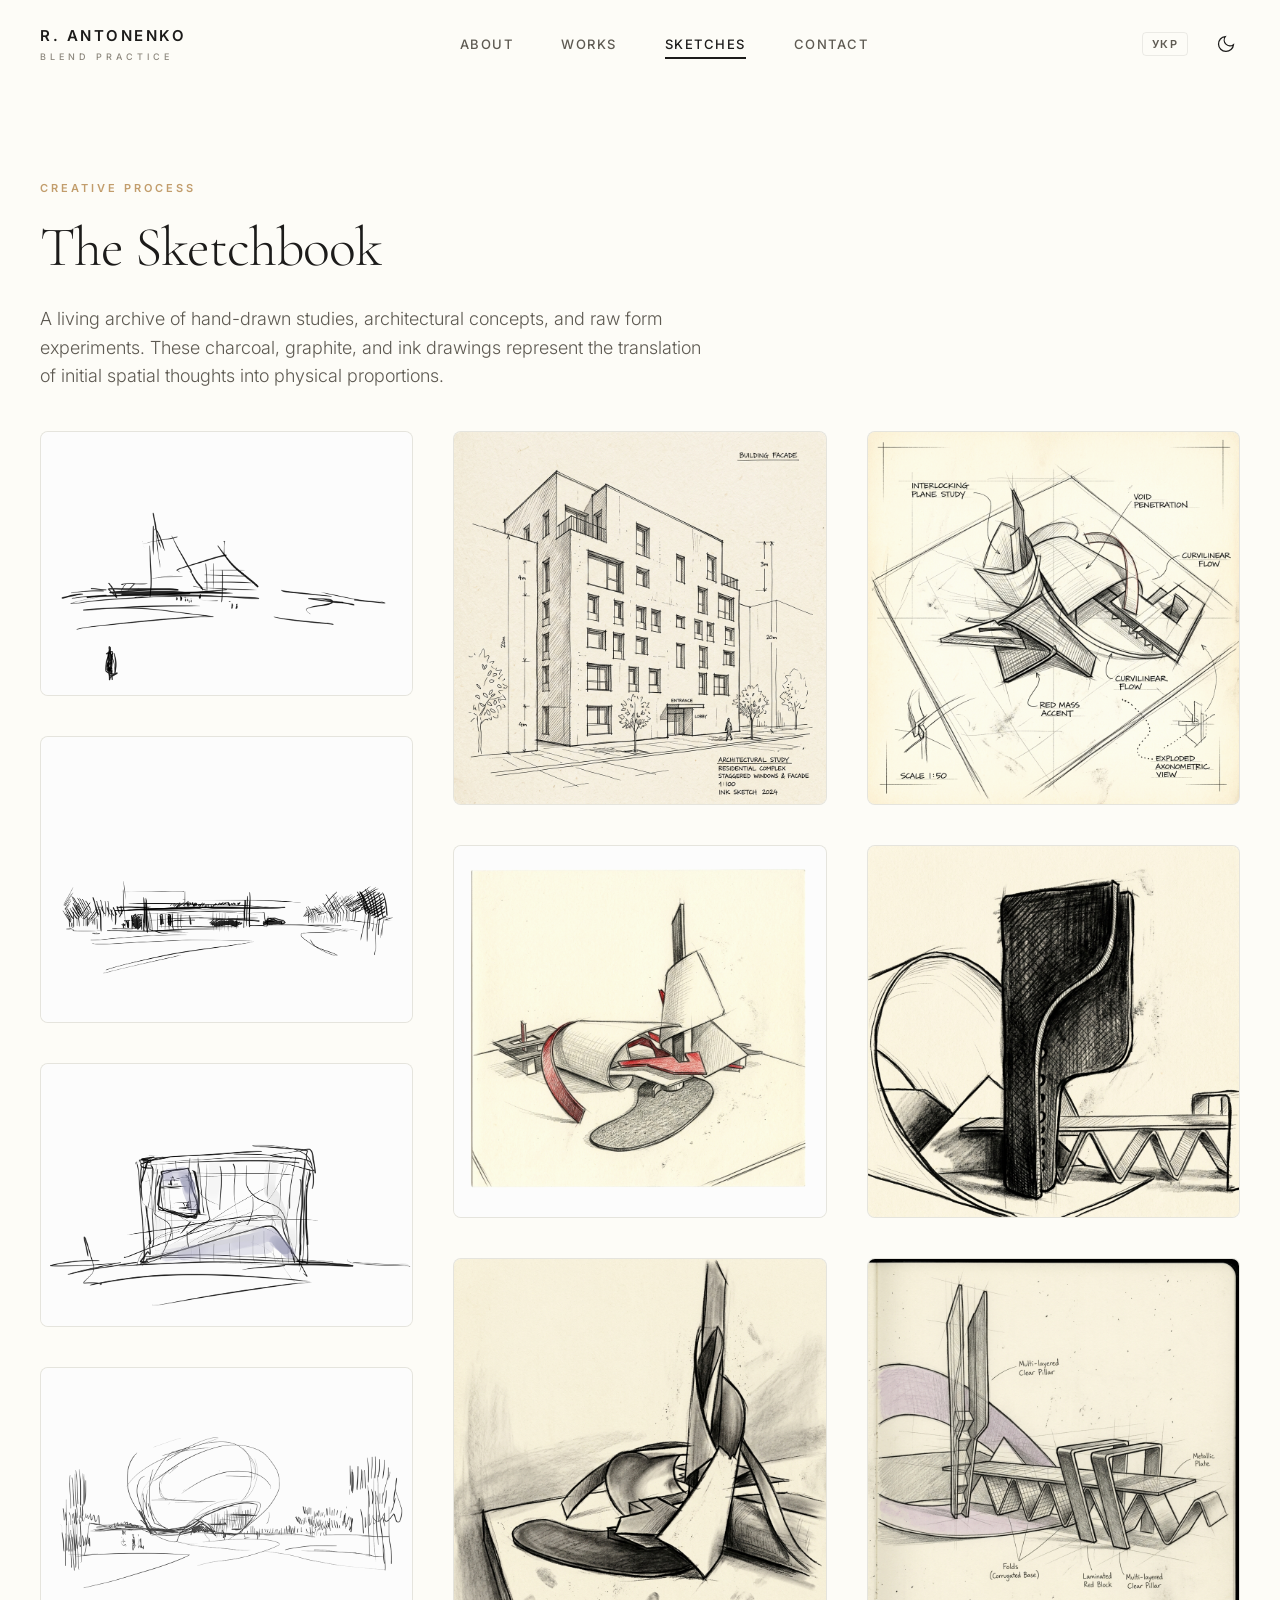
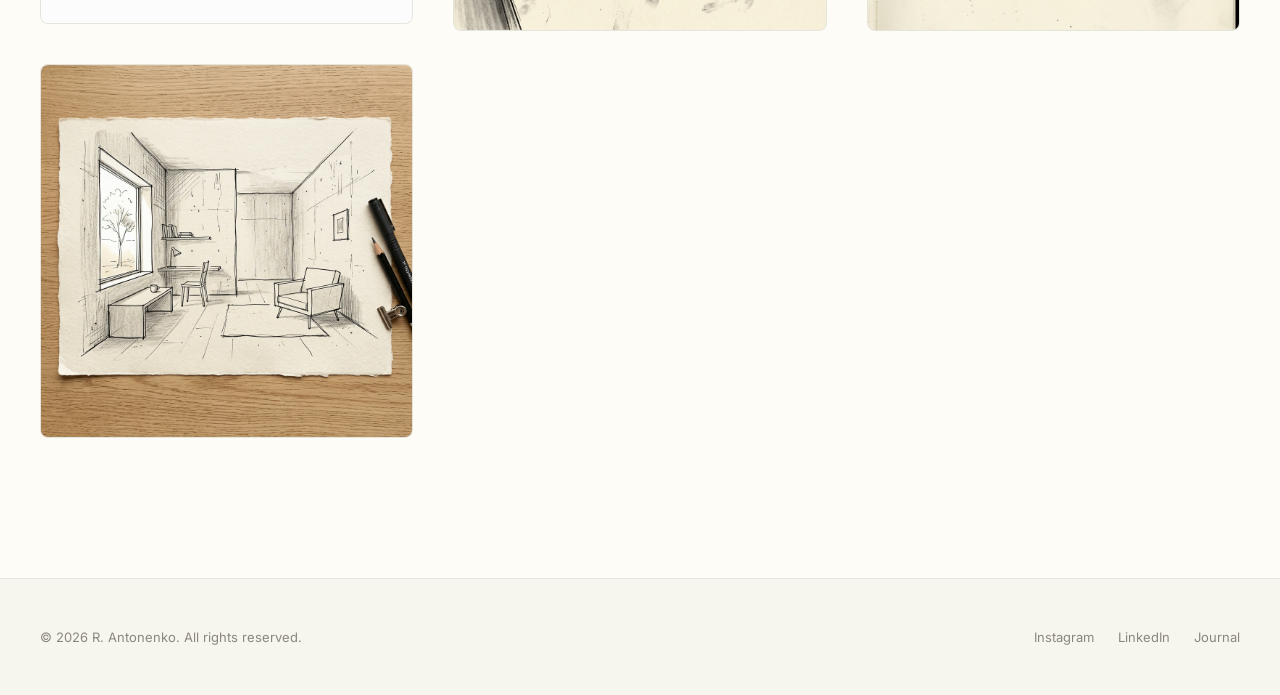
==== sketches.html @ 0a5923c2 "fff" ====
<!DOCTYPE html>
<html lang="en">
<head>
  <meta charset="UTF-8">
  <meta name="viewport" content="width=device-width, initial-scale=1.0">
  <title>R. Antonenko — Sketches &amp; Process</title>
  <meta name="description" content="Sketches gallery of R. Antonenko. A collection of hand-drawn concepts, architectural studies, and object designs.">
  <!-- Fonts -->
  <link rel="preconnect" href="https://fonts.googleapis.com">
  <link rel="preconnect" href="https://fonts.gstatic.com" crossorigin>
  <link href="https://fonts.googleapis.com/css2?family=Cormorant+Garamond:ital,wght@0,300;0,400;0,500;0,600;1,400&family=Inter:wght@200;300;400;500;600&display=swap" rel="stylesheet">
  <!-- Stylesheet -->
  <link rel="stylesheet" href="styles.css?v=1.0.1">
</head>
<body class="theme-light">
  <!-- Navigation Header -->
  <header class="site-header">
    <div class="header-container">
      <a href="index.html" class="logo">
        <span class="logo-title">R. ANTONENKO</span>
        <span class="logo-subtitle" data-i18n="logo-subtitle">BLEND PRACTICE</span>
      </a>

      <!-- Desktop Navigation -->
      <nav class="desktop-nav">
        <a href="index.html#about" class="nav-link" data-i18n="nav-about">About</a>
        <a href="index.html#works" class="nav-link" data-i18n="nav-works">Works</a>
        <a href="sketches.html" class="nav-link active-page" data-i18n="nav-sketches">Sketches</a>
        <a href="index.html#contact" class="nav-link" data-i18n="nav-contact">Contact</a>
      </nav>

      <!-- Right Controls -->
      <div class="header-controls">
        <!-- Language Toggle -->
        <button id="lang-toggle" aria-label="Switch language" class="control-btn lang-btn">
          <span id="lang-label">УК</span>
        </button>

        <button id="theme-toggle" aria-label="Toggle Theme" class="control-btn">
          <svg class="sun-icon" viewBox="0 0 24 24" fill="none" stroke="currentColor" stroke-width="1.5">
            <circle cx="12" cy="12" r="5" />
            <line x1="12" y1="1" x2="12" y2="3" />
            <line x1="12" y1="21" x2="12" y2="23" />
            <line x1="4.22" y1="4.22" x2="5.64" y2="5.64" />
            <line x1="18.36" y1="18.36" x2="19.78" y2="19.78" />
            <line x1="1" y1="12" x2="3" y2="12" />
            <line x1="21" y1="12" x2="23" y2="12" />
            <line x1="4.22" y1="19.78" x2="5.64" y2="18.36" />
            <line x1="18.36" y1="5.64" x2="19.78" y2="4.22" />
          </svg>
          <svg class="moon-icon" viewBox="0 0 24 24" fill="none" stroke="currentColor" stroke-width="1.5">
            <path d="M21 12.79A9 9 0 1 1 11.21 3 7 7 0 0 0 21 12.79z" />
          </svg>
        </button>
        <button id="mobile-menu-btn" aria-label="Open Mobile Menu" class="control-btn">
          <span class="menu-line"></span>
          <span class="menu-line"></span>
        </button>
      </div>
    </div>
  </header>

  <!-- Mobile Navigation Drawer -->
  <div class="mobile-nav-drawer" id="mobile-drawer">
    <nav class="mobile-nav">
      <a href="index.html#about" class="mobile-link" data-i18n="nav-about">About</a>
      <a href="index.html#works" class="mobile-link" data-i18n="nav-works">Works</a>
      <a href="sketches.html" class="mobile-link" data-i18n="nav-sketches">Sketches</a>
      <a href="index.html#contact" class="mobile-link" data-i18n="nav-contact">Contact</a>
    </nav>
  </div>

  <!-- Sketches Header Section -->
  <section class="sketches-page-header section-padding" style="padding-bottom: 40px; padding-top: 180px;">
    <div class="section-container">
      <div class="scroll-reveal">
        <span class="section-meta" data-i18n="sketches-meta">CREATIVE PROCESS</span>
        <h1 class="section-title" data-i18n="sketches-page-title" style="font-size: 56px; font-weight: 300;">The Sketchbook</h1>
        <p class="sketches-page-desc" data-i18n="sketches-page-desc" style="max-width: 680px; font-size: 18px; font-weight: 300; line-height: 1.6; color: var(--text-secondary); margin-top: 24px;">
          A living archive of hand-drawn studies, architectural concepts, and raw form experiments. These charcoal, graphite, and ink drawings represent the translation of initial spatial thoughts into physical proportions.
        </p>
      </div>
    </div>
  </section>

  <!-- Masonry Grid Gallery -->
  <section class="sketches-gallery-section" style="padding-bottom: 140px;">
    <div class="section-container">
      <div class="sketches-grid scroll-reveal delay-1" id="sketches-grid">
        <!-- JavaScript will dynamically render items here for ease of updating -->
      </div>
    </div>
  </section>

  <!-- Fullscreen Lightbox Modal -->
  <div class="lightbox-modal" id="lightbox-modal" aria-hidden="true">
    <div class="lightbox-backdrop" id="lightbox-close-backdrop"></div>
    <button class="lightbox-close" id="lightbox-close-btn" aria-label="Close Lightbox">
      <svg viewBox="0 0 24 24" fill="none" stroke="currentColor" stroke-width="1.5">
        <line x1="18" y1="6" x2="6" y2="18" />
        <line x1="6" y1="6" x2="18" y2="18" />
      </svg>
    </button>
    
    <button class="lightbox-nav lightbox-prev" id="lightbox-prev-btn" aria-label="Previous sketch">
      <svg viewBox="0 0 24 24" fill="none" stroke="currentColor" stroke-width="1.5">
        <line x1="19" y1="12" x2="5" y2="12" />
        <polyline points="12 19 5 12 12 5" />
      </svg>
    </button>

    <button class="lightbox-nav lightbox-next" id="lightbox-next-btn" aria-label="Next sketch">
      <svg viewBox="0 0 24 24" fill="none" stroke="currentColor" stroke-width="1.5">
        <line x1="5" y1="12" x2="19" y2="12" />
        <polyline points="12 5 19 12 12 19" />
      </svg>
    </button>

    <div class="lightbox-content">
      <div class="lightbox-image-wrapper">
        <img id="lightbox-img" src="" alt="Sketch Large View">
      </div>
      <div class="lightbox-details">
        <span id="lightbox-counter">1 / 6</span>
        <h3 id="lightbox-title" class="font-serif">Sketch Title</h3>
        <p id="lightbox-caption">Description text goes here.</p>
      </div>
    </div>
  </div>

  <!-- Footer -->
  <footer class="site-footer">
    <div class="footer-container">
      <p class="copyright" data-i18n="footer-copy">&copy; 2026 R. Antonenko. All rights reserved.</p>
      <div class="footer-links">
        <a href="#" class="footer-link">Instagram</a>
        <a href="#" class="footer-link">LinkedIn</a>
        <a href="#" class="footer-link" data-i18n="footer-journal">Journal</a>
      </div>
    </div>
  </footer>

  <script src="app.js?v=1.0.1"></script>
</body>
</html>
---- styles.css ----
/* --- Design Tokens & Variables --- */
:root {
  --font-sans: 'Inter', sans-serif;
  --font-serif: 'Cormorant Garamond', serif;

  /* Theme Light (Warm Ivory/Eggshell) */
  --bg-primary: #fdfcf7;
  --bg-secondary: #f6f5ee;
  --text-primary: #1c1b1a;
  --text-secondary: #5e5a52;
  --text-muted: #8c877d;
  --border-color: rgba(28, 27, 26, 0.08);
  --border-color-hover: rgba(28, 27, 26, 0.2);
  --accent-gold: #c29d6c;
  --overlay-bg: rgba(253, 252, 247, 0.96);

  --transition-smooth: all 0.6s cubic-bezier(0.16, 1, 0.3, 1);
  --transition-fast: all 0.3s ease;
}

/* Theme Dark (Charcoal Warm) */
body.theme-dark {
  --bg-primary: #121110;
  --bg-secondary: #1a1918;
  --text-primary: #f5f4ef;
  --text-secondary: #b5b2a9;
  --text-muted: #827f77;
  --border-color: rgba(245, 244, 239, 0.1);
  --border-color-hover: rgba(245, 244, 239, 0.25);
  --accent-gold: #e0be91;
  --overlay-bg: rgba(18, 17, 16, 0.97);
}

/* --- Base Resets & Global Styles --- */
* {
  box-sizing: border-box;
  margin: 0;
  padding: 0;
}

html {
  scroll-behavior: smooth;
}

body {
  font-family: var(--font-sans);
  background-color: var(--bg-primary);
  color: var(--text-primary);
  line-height: 1.6;
  -webkit-font-smoothing: antialiased;
  transition: background-color 0.5s ease, color 0.5s ease;
  overflow-x: hidden;
}

a {
  color: inherit;
  text-decoration: none;
}

img {
  max-width: 100%;
  height: auto;
  display: block;
}

.italic {
  font-family: var(--font-serif);
  font-style: italic;
  font-weight: 400;
}

/* --- Layout Utilities --- */
.section-padding {
  padding: 140px 0;
}

@media (max-width: 768px) {
  .section-padding {
    padding: 80px 0;
  }
}

.section-container {
  max-width: 1400px;
  margin: 0 auto;
  padding: 0 40px;
}

@media (max-width: 576px) {
  .section-container {
    padding: 0 24px;
  }
}

.grid-2 {
  display: grid;
  grid-template-columns: 1fr 1fr;
  gap: 80px;
}

@media (max-width: 992px) {
  .grid-2 {
    grid-template-columns: 1fr;
    gap: 40px;
  }
}

/* --- Header / Navigation --- */
.site-header {
  position: fixed;
  top: 0;
  left: 0;
  width: 100%;
  z-index: 100;
  border-bottom: 1px solid transparent;
  transition: var(--transition-fast);
}

.site-header.scrolled {
  background: var(--bg-primary);
  border-bottom: 1px solid var(--border-color);
  backdrop-filter: blur(8px);
  -webkit-backdrop-filter: blur(8px);
}

.header-container {
  max-width: 1400px;
  margin: 0 auto;
  padding: 24px 40px;
  display: flex;
  justify-content: space-between;
  align-items: center;
  transition: var(--transition-fast);
}

.site-header.scrolled .header-container {
  padding: 16px 40px;
}

.logo {
  display: flex;
  flex-direction: column;
}

.logo-title {
  font-family: var(--font-sans);
  font-weight: 600;
  font-size: 15px;
  letter-spacing: 2.5px;
}

.logo-subtitle {
  font-family: var(--font-sans);
  font-size: 9px;
  font-weight: 500;
  color: var(--text-muted);
  letter-spacing: 4px;
  margin-top: 2px;
}

/* Desktop Nav Links */
.desktop-nav {
  display: flex;
  gap: 48px;
}

@media (max-width: 768px) {
  .desktop-nav {
    display: none;
  }
}

.nav-link {
  font-size: 13px;
  font-weight: 500;
  color: var(--text-secondary);
  letter-spacing: 1.5px;
  text-transform: uppercase;
  position: relative;
  padding: 4px 0;
  transition: var(--transition-fast);
}

.nav-link:hover {
  color: var(--text-primary);
}

.nav-link::after {
  content: '';
  position: absolute;
  bottom: 0;
  left: 0;
  width: 100%;
  height: 1.5px;
  background-color: var(--text-primary);
  transform: scaleX(0);
  transform-origin: right;
  transition: transform 0.4s cubic-bezier(0.16, 1, 0.3, 1);
}

.nav-link:hover::after {
  transform: scaleX(1);
  transform-origin: left;
}

/* Header Controls */
.header-controls {
  display: flex;
  align-items: center;
  gap: 24px;
}

.control-btn {
  background: none;
  border: none;
  cursor: pointer;
  color: var(--text-primary);
  padding: 4px;
  display: flex;
  align-items: center;
  justify-content: center;
  transition: var(--transition-fast);
}

.control-btn:hover {
  opacity: 0.7;
}

.lang-btn {
  font-family: var(--font-sans);
  font-size: 11px;
  font-weight: 600;
  letter-spacing: 1.5px;
  color: var(--text-secondary);
  border: 1px solid var(--border-color);
  border-radius: 4px;
  padding: 4px 9px;
  transition: var(--transition-fast);
}

.lang-btn:hover {
  opacity: 1;
  color: var(--text-primary);
  border-color: var(--border-color-hover);
}

#theme-toggle svg {
  width: 20px;
  height: 20px;
}

body.theme-light #theme-toggle .sun-icon { display: none; }
body.theme-light #theme-toggle .moon-icon { display: block; }
body.theme-dark #theme-toggle .sun-icon { display: block; }
body.theme-dark #theme-toggle .moon-icon { display: none; }

/* Mobile Menu Button */
#mobile-menu-btn {
  display: none;
  flex-direction: column;
  gap: 5px;
}

@media (max-width: 768px) {
  #mobile-menu-btn {
    display: flex;
  }
}

.menu-line {
  width: 20px;
  height: 1.5px;
  background-color: var(--text-primary);
  transition: var(--transition-fast);
}

#mobile-menu-btn.active .menu-line:nth-child(1) {
  transform: translateY(3.25px) rotate(45deg);
}

#mobile-menu-btn.active .menu-line:nth-child(2) {
  transform: translateY(-3.25px) rotate(-45deg);
}

/* Mobile Nav Drawer */
.mobile-nav-drawer {
  position: fixed;
  top: 0;
  right: -100%;
  width: 100%;
  height: 100vh;
  background-color: var(--bg-primary);
  z-index: 90;
  padding: 120px 40px 40px;
  transition: var(--transition-smooth);
}

.mobile-nav-drawer.active {
  right: 0;
}

.mobile-nav {
  display: flex;
  flex-direction: column;
  gap: 32px;
}

.mobile-link {
  font-family: var(--font-serif);
  font-size: 40px;
  font-weight: 300;
  letter-spacing: -0.5px;
  color: var(--text-primary);
  transition: var(--transition-fast);
}

.mobile-link:hover {
  padding-left: 12px;
  color: var(--accent-gold);
}


/* --- Hero Section --- */
.hero-section {
  position: relative;
  height: 100vh;
  width: 100%;
  display: flex;
  align-items: flex-end;
  padding: 100px 40px;
  overflow: hidden;
}

.hero-bg {
  position: absolute;
  top: 0;
  left: 0;
  width: 100%;
  height: 100%;
  z-index: 1;
}

.hero-bg img {
  width: 100%;
  height: 100%;
  object-fit: cover;
  filter: grayscale(10%) contrast(105%);
  transition: opacity 2.0s cubic-bezier(0.25, 0.46, 0.45, 0.94);
}

.hero-bg img.fade-out {
  opacity: 0;
}

.hero-overlay {
  position: absolute;
  top: 0;
  left: 0;
  width: 100%;
  height: 100%;
  background: linear-gradient(to top, rgba(20, 19, 18, 0.7) 0%, rgba(20, 19, 18, 0.2) 100%);
  /* Ensures text is legible in both themes */
}

.hero-container {
  position: relative;
  z-index: 2;
  max-width: 1400px;
  width: 100%;
  margin: 0 auto;
  color: #fff; /* Hero content is always light on dark backdrop */
}

.hero-meta {
  font-size: 12px;
  text-transform: uppercase;
  letter-spacing: 4px;
  font-weight: 600;
  margin-bottom: 20px;
  opacity: 0.9;
}

.hero-title {
  font-family: var(--font-serif);
  font-size: 72px;
  font-weight: 300;
  line-height: 1.15;
  letter-spacing: -2px;
  margin-bottom: 40px;
}

@media (max-width: 992px) {
  .hero-title {
    font-size: 52px;
  }
}

@media (max-width: 576px) {
  .hero-title {
    font-size: 40px;
  }
}

.hero-footer {
  display: flex;
  justify-content: space-between;
  align-items: flex-end;
  border-top: 1px solid rgba(255, 255, 255, 0.15);
  padding-top: 32px;
  gap: 40px;
}

@media (max-width: 768px) {
  .hero-footer {
    flex-direction: column;
    align-items: flex-start;
    gap: 32px;
  }
}

.hero-desc {
  font-size: 16px;
  max-width: 440px;
  font-weight: 300;
  line-height: 1.6;
  opacity: 0.85;
}

.scroll-indicator {
  display: flex;
  align-items: center;
  gap: 16px;
  font-size: 13px;
  font-weight: 600;
  text-transform: uppercase;
  letter-spacing: 2px;
}

.scroll-arrow {
  width: 16px;
  height: 16px;
  animation: bounce-down 2s infinite ease-in-out;
}

@keyframes bounce-down {
  0%, 100% { transform: translateY(0); }
  50% { transform: translateY(6px); }
}


/* --- About Section --- */
.section-meta {
  font-size: 11px;
  font-weight: 600;
  letter-spacing: 3px;
  color: var(--accent-gold);
  text-transform: uppercase;
  display: block;
  margin-bottom: 16px;
}

.section-title {
  font-family: var(--font-serif);
  font-size: 48px;
  font-weight: 300;
  line-height: 1.2;
  letter-spacing: -1px;
}

@media (max-width: 576px) {
  .section-title {
    font-size: 36px;
  }
}

.about-lead {
  font-size: 20px;
  font-weight: 300;
  line-height: 1.6;
  color: var(--text-primary);
  margin-bottom: 48px;
}

.about-details {
  display: flex;
  flex-direction: column;
  gap: 32px;
}

.detail-block {
  border-top: 1px solid var(--border-color);
  padding-top: 24px;
}

.detail-block h3 {
  font-size: 16px;
  font-weight: 600;
  margin-bottom: 12px;
  letter-spacing: 1px;
}

.detail-block p {
  color: var(--text-secondary);
  font-size: 14px;
  line-height: 1.7;
}


/* --- Works Grid Section --- */
.works-header {
  display: flex;
  justify-content: space-between;
  align-items: flex-end;
  margin-bottom: 64px;
}

@media (max-width: 992px) {
  .works-header {
    flex-direction: column;
    align-items: flex-start;
    gap: 32px;
  }
}

.gallery-filters {
  display: flex;
  gap: 24px;
}

@media (max-width: 576px) {
  .gallery-filters {
    gap: 12px;
    flex-wrap: wrap;
  }
}

.filter-btn {
  background: none;
  border: none;
  cursor: pointer;
  font-family: var(--font-sans);
  font-size: 12px;
  font-weight: 600;
  letter-spacing: 2px;
  text-transform: uppercase;
  color: var(--text-muted);
  padding: 8px 0;
  position: relative;
  transition: var(--transition-fast);
}

.filter-btn:hover {
  color: var(--text-primary);
}

.filter-btn.active {
  color: var(--text-primary);
}

.filter-btn::after {
  content: '';
  position: absolute;
  bottom: 0;
  left: 0;
  width: 100%;
  height: 1.5px;
  background-color: var(--text-primary);
  transform: scaleX(0);
  transition: transform 0.4s cubic-bezier(0.16, 1, 0.3, 1);
}

.filter-btn.active::after {
  transform: scaleX(1);
}

/* Grid Layout */
.works-grid {
  display: grid;
  grid-template-columns: repeat(3, 1fr);
  gap: 40px;
}

@media (max-width: 992px) {
  .works-grid {
    grid-template-columns: repeat(2, 1fr);
  }
}

@media (max-width: 768px) {
  .works-grid {
    grid-template-columns: 1fr;
    gap: 48px;
  }
}

/* Card design */
.project-card {
  display: flex;
  flex-direction: column;
  gap: 20px;
  cursor: pointer;
}

.project-img-wrapper {
  aspect-ratio: 1 / 1;
  background-color: var(--bg-secondary);
  overflow: hidden;
  border-radius: 8px;
  position: relative;
}

.project-img-wrapper img {
  width: 100%;
  height: 100%;
  object-fit: cover;
  transition: transform 1.2s cubic-bezier(0.16, 1, 0.3, 1);
}

.project-card:hover .project-img-wrapper img {
  transform: scale(1.05);
}

.project-info {
  display: flex;
  flex-direction: column;
  gap: 6px;
}

.project-category {
  font-size: 10px;
  font-weight: 600;
  letter-spacing: 2px;
  color: var(--accent-gold);
}

.project-title {
  font-family: var(--font-serif);
  font-size: 24px;
  font-weight: 300;
  letter-spacing: -0.5px;
}

.project-meta {
  display: flex;
  justify-content: space-between;
  font-size: 12px;
  color: var(--text-muted);
  border-top: 1px solid var(--border-color);
  padding-top: 10px;
  margin-top: 4px;
}

/* Filter reflow animation in JS */
.project-card.fade-out {
  display: none;
}


/* --- Contact Section --- */
.contact-methods {
  display: flex;
  flex-direction: column;
  gap: 32px;
  margin-top: 48px;
}

.method-item {
  display: flex;
  flex-direction: column;
  gap: 6px;
}

.method-label {
  font-size: 11px;
  font-weight: 500;
  color: var(--text-muted);
  text-transform: uppercase;
  letter-spacing: 1.5px;
}

.method-link {
  font-family: var(--font-serif);
  font-size: 24px;
  font-weight: 300;
  color: var(--text-primary);
  border-bottom: 1.5px solid transparent;
  width: fit-content;
  transition: var(--transition-fast);
}

.method-link:hover {
  border-bottom-color: var(--accent-gold);
  color: var(--accent-gold);
}

/* Form Styles */
.contact-form {
  display: flex;
  flex-direction: column;
  gap: 40px;
}

.form-group {
  position: relative;
  border-bottom: 1px solid var(--border-color);
  padding-bottom: 8px;
  transition: var(--transition-fast);
}

.form-group:focus-within {
  border-bottom-color: var(--text-primary);
}

.form-group input,
.form-group textarea,
.form-group select {
  width: 100%;
  background: none;
  border: none;
  color: var(--text-primary);
  font-family: var(--font-sans);
  font-size: 15px;
  outline: none;
  padding: 16px 0 8px;
}

.form-group select {
  cursor: pointer;
  color: var(--text-secondary);
}

.form-group label {
  position: absolute;
  top: 16px;
  left: 0;
  font-size: 14px;
  color: var(--text-muted);
  pointer-events: none;
  transition: var(--transition-smooth);
}

/* Label Shift Animation */
.form-group input:focus ~ label,
.form-group input:not(:placeholder-shown) ~ label,
.form-group textarea:focus ~ label,
.form-group textarea:not(:placeholder-shown) ~ label {
  top: -4px;
  font-size: 11px;
  letter-spacing: 1px;
  text-transform: uppercase;
  color: var(--accent-gold);
}

.submit-btn {
  background: none;
  border: 1px solid var(--border-color);
  padding: 16px 32px;
  font-family: var(--font-sans);
  font-size: 13px;
  font-weight: 600;
  text-transform: uppercase;
  letter-spacing: 2.5px;
  color: var(--text-primary);
  cursor: pointer;
  display: flex;
  align-items: center;
  justify-content: center;
  gap: 16px;
  width: fit-content;
  border-radius: 4px;
  transition: var(--transition-fast);
}

.submit-btn:hover {
  background-color: var(--text-primary);
  color: var(--bg-primary);
  border-color: var(--text-primary);
}

.submit-arrow {
  width: 16px;
  height: 16px;
  transition: transform 0.4s ease;
}

.submit-btn:hover .submit-arrow {
  transform: translateX(6px);
}


/* --- Active Navigation State --- */
.nav-link.active-page {
  color: var(--text-primary);
}
.nav-link.active-page::after {
  transform: scaleX(1);
}


/* --- Sketches Masonry Grid --- */
.sketches-grid {
  column-count: 3;
  column-gap: 40px;
}

@media (max-width: 992px) {
  .sketches-grid {
    column-count: 2;
    column-gap: 32px;
  }
}

@media (max-width: 576px) {
  .sketches-grid {
    column-count: 1;
    column-gap: 0;
  }
}

.sketch-item {
  break-inside: avoid;
  margin-bottom: 40px;
  cursor: pointer;
  display: block;
}

@media (max-width: 992px) {
  .sketch-item {
    margin-bottom: 32px;
  }
}

@media (max-width: 576px) {
  .sketch-item {
    margin-bottom: 24px;
  }
}

.sketch-img-container {
  position: relative;
  border-radius: 8px;
  overflow: hidden;
  border: 1px solid var(--border-color);
  background-color: var(--bg-secondary);
  transition: var(--transition-smooth);
}

.sketch-img-container img {
  width: 100%;
  height: auto;
  display: block;
  filter: contrast(102%) brightness(99%);
  transition: transform 1.2s cubic-bezier(0.16, 1, 0.3, 1);
}

.sketch-item:hover .sketch-img-container img {
  transform: scale(1.04);
}

/* Hover overlay showing details */
.sketch-item-overlay {
  position: absolute;
  top: 0;
  left: 0;
  width: 100%;
  height: 100%;
  background: rgba(18, 17, 16, 0.4);
  opacity: 0;
  display: flex;
  align-items: flex-end;
  padding: 32px;
  transition: opacity 0.5s cubic-bezier(0.16, 1, 0.3, 1);
}

.sketch-item:hover .sketch-item-overlay {
  opacity: 1;
}

.sketch-item-text {
  width: 100%;
  display: flex;
  justify-content: space-between;
  align-items: flex-end;
  color: #fff;
}

.sketch-item-title {
  font-size: 20px;
  font-weight: 300;
  letter-spacing: -0.5px;
  transform: translateY(10px);
  transition: transform 0.5s cubic-bezier(0.16, 1, 0.3, 1);
}

.sketch-item:hover .sketch-item-title {
  transform: translateY(0);
}

.sketch-zoom-btn {
  background: rgba(255, 255, 255, 0.15);
  border: 1px solid rgba(255, 255, 255, 0.2);
  width: 40px;
  height: 40px;
  border-radius: 50%;
  display: flex;
  align-items: center;
  justify-content: center;
  transform: translateY(10px) scale(0.9);
  transition: transform 0.5s cubic-bezier(0.16, 1, 0.3, 1), background-color 0.3s ease;
}

.sketch-zoom-btn:hover {
  background: rgba(255, 255, 255, 0.3);
}

.sketch-item:hover .sketch-zoom-btn {
  transform: translateY(0) scale(1);
}


/* --- Fullscreen Lightbox Modal --- */
.lightbox-modal {
  position: fixed;
  top: 0;
  left: 0;
  width: 100%;
  height: 100%;
  z-index: 1100;
  display: flex;
  align-items: center;
  justify-content: center;
  opacity: 0;
  pointer-events: none;
  transition: opacity 0.5s cubic-bezier(0.16, 1, 0.3, 1);
}

.lightbox-modal.active {
  opacity: 1;
  pointer-events: all;
}

.lightbox-backdrop {
  position: absolute;
  top: 0;
  left: 0;
  width: 100%;
  height: 100%;
  background: rgba(18, 17, 16, 0.9);
  backdrop-filter: blur(15px);
  -webkit-backdrop-filter: blur(15px);
}

.lightbox-close {
  position: absolute;
  top: 32px;
  right: 32px;
  background: rgba(255, 255, 255, 0.08);
  border: 1px solid rgba(255, 255, 255, 0.15);
  width: 48px;
  height: 48px;
  border-radius: 50%;
  cursor: pointer;
  display: flex;
  align-items: center;
  justify-content: center;
  color: #fff;
  z-index: 10;
  transition: var(--transition-fast);
}

.lightbox-close:hover {
  transform: scale(1.05);
  background: rgba(255, 255, 255, 0.2);
  border-color: #fff;
}

.lightbox-close svg {
  width: 20px;
  height: 20px;
}

.lightbox-nav {
  position: absolute;
  top: 50%;
  transform: translateY(-50%);
  background: rgba(255, 255, 255, 0.05);
  border: 1px solid rgba(255, 255, 255, 0.1);
  width: 56px;
  height: 56px;
  border-radius: 50%;
  cursor: pointer;
  display: flex;
  align-items: center;
  justify-content: center;
  color: #fff;
  z-index: 10;
  transition: var(--transition-fast);
}

.lightbox-nav:hover {
  background: rgba(255, 255, 255, 0.15);
  border-color: #fff;
}

.lightbox-nav svg {
  width: 24px;
  height: 24px;
}

.lightbox-prev {
  left: 40px;
}

.lightbox-next {
  right: 40px;
}

@media (max-width: 768px) {
  .lightbox-nav {
    width: 44px;
    height: 44px;
    top: auto;
    bottom: 40px;
    transform: none;
  }
  .lightbox-prev {
    left: calc(50% - 60px);
  }
  .lightbox-next {
    right: calc(50% - 60px);
  }
}

.lightbox-content {
  position: relative;
  z-index: 2;
  width: 90%;
  max-width: 1000px;
  display: flex;
  flex-direction: column;
  align-items: center;
  gap: 24px;
}

.lightbox-image-wrapper {
  width: 100%;
  max-height: 70vh;
  display: flex;
  justify-content: center;
  align-items: center;
  overflow: hidden;
  border-radius: 6px;
}

.lightbox-image-wrapper img {
  max-width: 100%;
  max-height: 70vh;
  object-fit: contain;
  border-radius: 6px;
  transition: opacity 0.2s ease;
}

.lightbox-details {
  color: #fff;
  text-align: center;
  max-width: 600px;
  display: flex;
  flex-direction: column;
  gap: 8px;
}

#lightbox-counter {
  font-size: 11px;
  font-weight: 600;
  letter-spacing: 2px;
  opacity: 0.6;
  text-transform: uppercase;
}

#lightbox-title {
  font-size: 28px;
  font-weight: 300;
  letter-spacing: -0.5px;
}

#lightbox-caption {
  font-size: 14px;
  opacity: 0.8;
  line-height: 1.6;
  font-weight: 300;
}


/* --- Details Modal --- */
.project-modal {
  position: fixed;
  top: 0;
  left: 0;
  width: 100%;
  height: 100%;
  z-index: 1000;
  display: flex;
  align-items: center;
  justify-content: center;
  opacity: 0;
  pointer-events: none;
  transition: opacity 0.5s cubic-bezier(0.16, 1, 0.3, 1);
}

.project-modal.active {
  opacity: 1;
  pointer-events: all;
}

.modal-backdrop {
  position: absolute;
  top: 0;
  left: 0;
  width: 100%;
  height: 100%;
  background: rgba(18, 17, 16, 0.6);
  backdrop-filter: blur(12px);
  -webkit-backdrop-filter: blur(12px);
}

.modal-content {
  position: relative;
  width: 90%;
  max-width: 1200px;
  height: 85vh;
  background-color: var(--bg-primary);
  border-radius: 12px;
  overflow: hidden;
  box-shadow: 0 24px 64px rgba(0, 0, 0, 0.4);
  transform: translateY(40px);
  transition: transform 0.6s cubic-bezier(0.16, 1, 0.3, 1);
}

.project-modal.active .modal-content {
  transform: translateY(0);
}

.modal-close {
  position: absolute;
  top: 24px;
  right: 24px;
  background: var(--bg-secondary);
  border: 1px solid var(--border-color);
  width: 44px;
  height: 44px;
  border-radius: 50%;
  cursor: pointer;
  display: flex;
  align-items: center;
  justify-content: center;
  color: var(--text-primary);
  z-index: 10;
  transition: var(--transition-fast);
}

.modal-close:hover {
  transform: scale(1.05);
  border-color: var(--text-primary);
}

.modal-close svg {
  width: 18px;
  height: 18px;
}

.modal-scroll-area {
  height: 100%;
  overflow-y: auto;
  padding: 64px;
}

@media (max-width: 768px) {
  .modal-scroll-area {
    padding: 40px 24px;
  }
}

.modal-body-grid {
  display: grid;
  grid-template-columns: 7fr 5fr;
  gap: 64px;
  align-items: start;
}

@media (max-width: 992px) {
  .modal-body-grid {
    grid-template-columns: 1fr;
    gap: 40px;
  }
}

.modal-media img {
  width: 100%;
  border-radius: 8px;
  object-fit: cover;
}

.modal-details {
  display: flex;
  flex-direction: column;
  gap: 32px;
  position: sticky;
  top: 0;
}

.modal-category {
  font-size: 11px;
  font-weight: 600;
  letter-spacing: 3px;
  color: var(--accent-gold);
}

.modal-title {
  font-size: 40px;
  font-weight: 300;
  letter-spacing: -0.5px;
  line-height: 1.2;
  margin-top: 8px;
}

.modal-metadata-row {
  display: flex;
  gap: 40px;
  border-top: 1px solid var(--border-color);
  border-bottom: 1px solid var(--border-color);
  padding: 20px 0;
  margin-top: 24px;
}

.meta-item {
  display: flex;
  flex-direction: column;
  gap: 6px;
}

.meta-lbl {
  font-size: 11px;
  text-transform: uppercase;
  color: var(--text-muted);
  letter-spacing: 1px;
}

.meta-val {
  font-size: 14px;
  font-weight: 500;
}

.modal-description {
  font-size: 15px;
  color: var(--text-secondary);
  line-height: 1.7;
}


/* --- Footer Section --- */
.site-footer {
  border-top: 1px solid var(--border-color);
  padding: 48px 0;
  background-color: var(--bg-secondary);
}

.footer-container {
  max-width: 1400px;
  margin: 0 auto;
  padding: 0 40px;
  display: flex;
  justify-content: space-between;
  align-items: center;
  font-size: 13px;
  color: var(--text-muted);
}

@media (max-width: 576px) {
  .footer-container {
    flex-direction: column;
    gap: 16px;
    padding: 0 24px;
  }
}

.footer-links {
  display: flex;
  gap: 24px;
}

.footer-link {
  transition: var(--transition-fast);
}

.footer-link:hover {
  color: var(--text-primary);
}


/* --- Scroll Reveal Animations --- */
.scroll-reveal {
  opacity: 0;
  transform: translateY(30px);
  transition: opacity 1s cubic-bezier(0.16, 1, 0.3, 1), transform 1s cubic-bezier(0.16, 1, 0.3, 1);
}

.scroll-reveal.reveal-active {
  opacity: 1;
  transform: translateY(0);
}

.delay-1 {
  transition-delay: 0.15s;
}

.delay-2 {
  transition-delay: 0.3s;
}
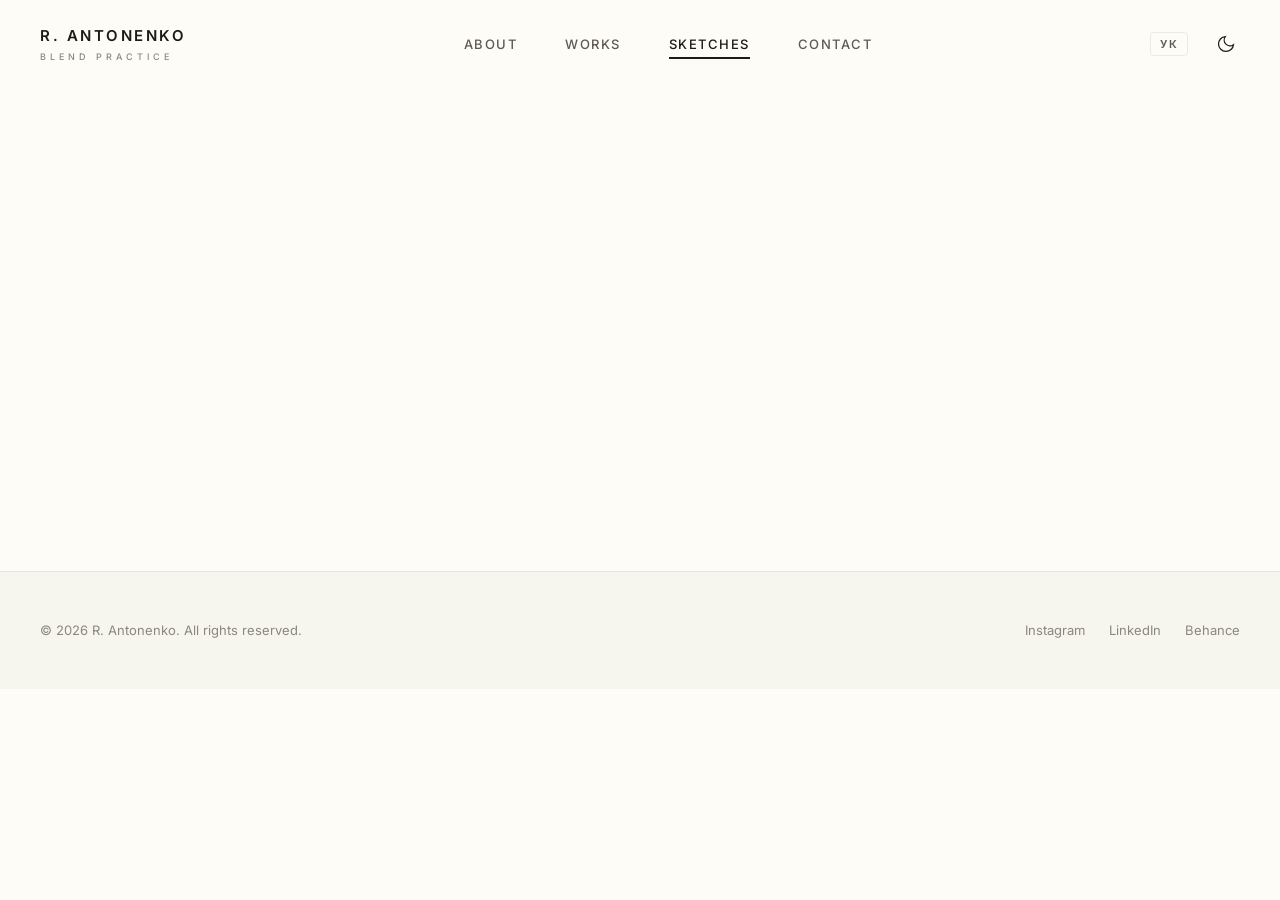
==== commit 12eea935: "1" ====
--- a/sketches.html
+++ b/sketches.html
@@ -133,9 +133,9 @@
     <div class="footer-container">
       <p class="copyright" data-i18n="footer-copy">&copy; 2026 R. Antonenko. All rights reserved.</p>
       <div class="footer-links">
-        <a href="#" class="footer-link">Instagram</a>
-        <a href="#" class="footer-link">LinkedIn</a>
-        <a href="#" class="footer-link" data-i18n="footer-journal">Journal</a>
+        <a href="https://www.instagram.com/ruslan_antonenko_/" class="footer-link">Instagram</a>
+        <a href="https://www.linkedin.com/in/ruslan-antonenko-59b7a9117/" class="footer-link">LinkedIn</a>
+        <a href="https://www.behance.net/rusarchite185d" class="footer-link" data-i18n="footer-journal">Behance</a>
       </div>
     </div>
   </footer>
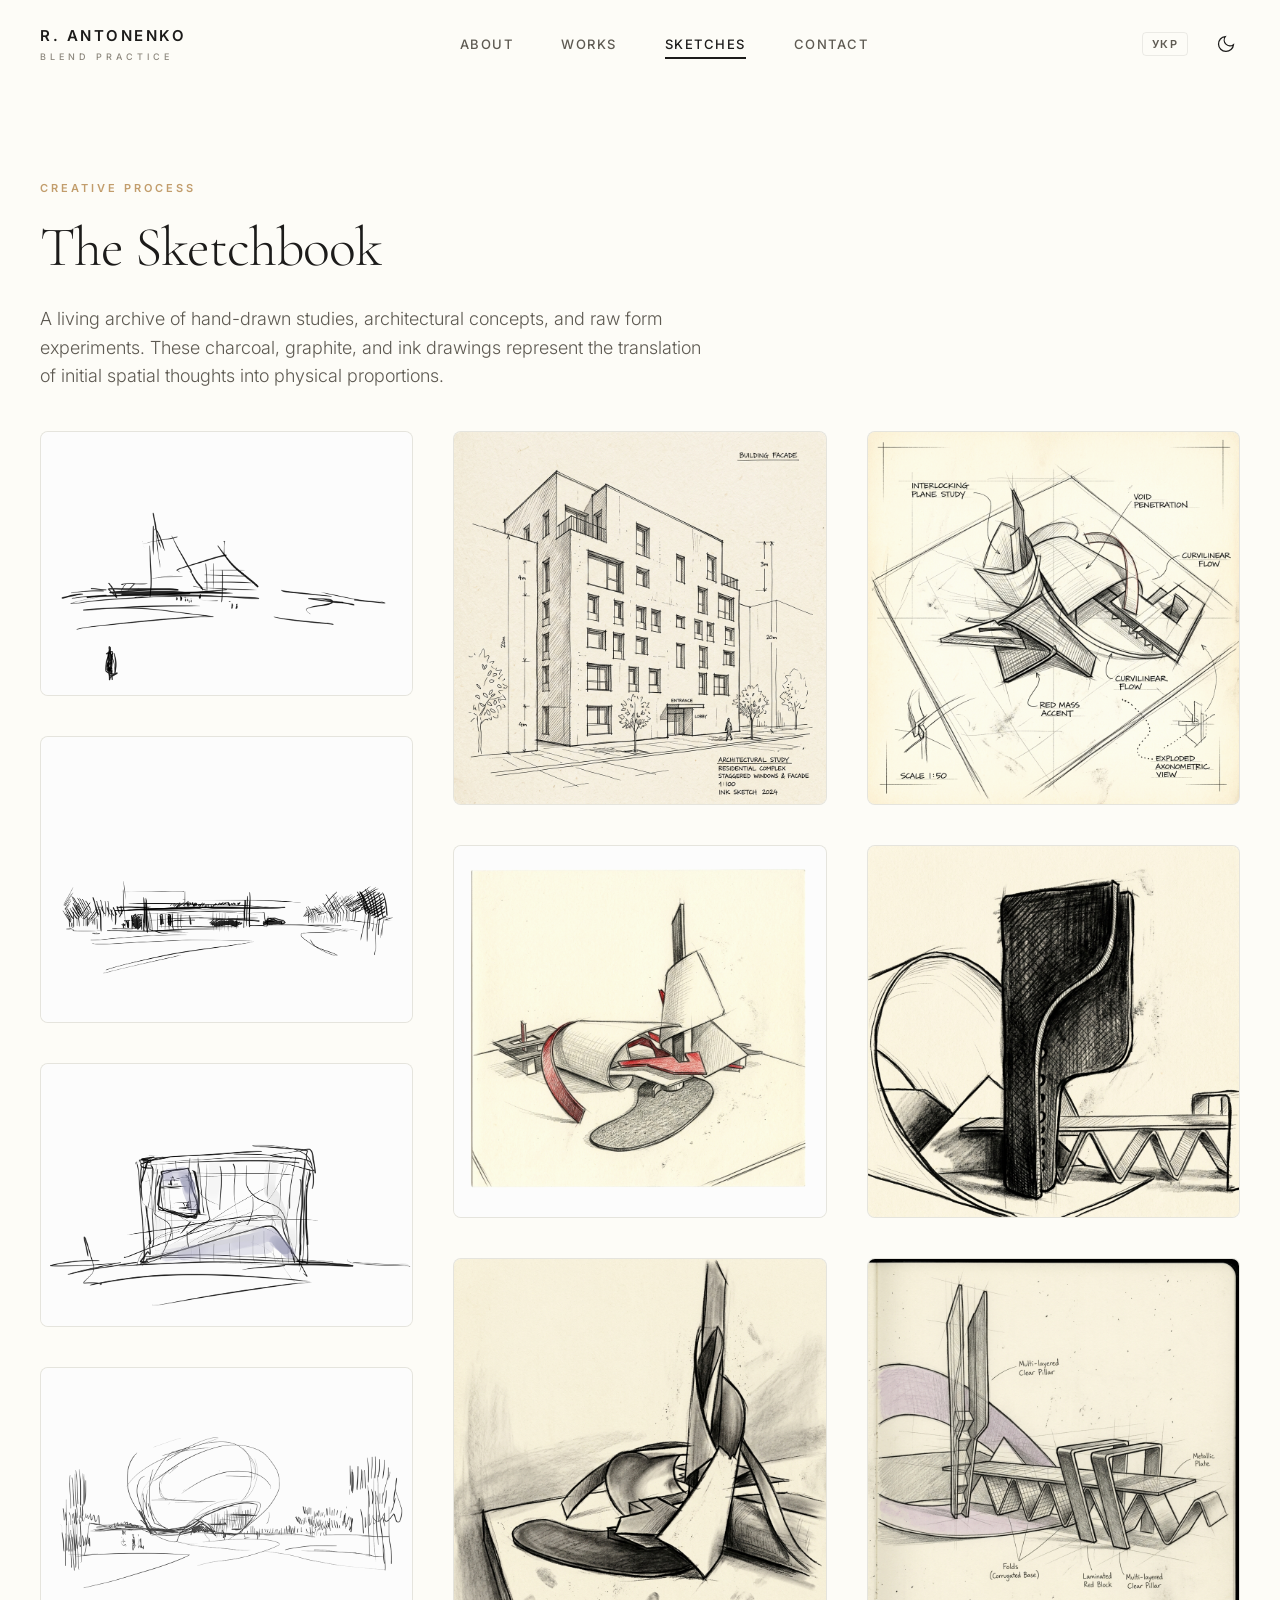
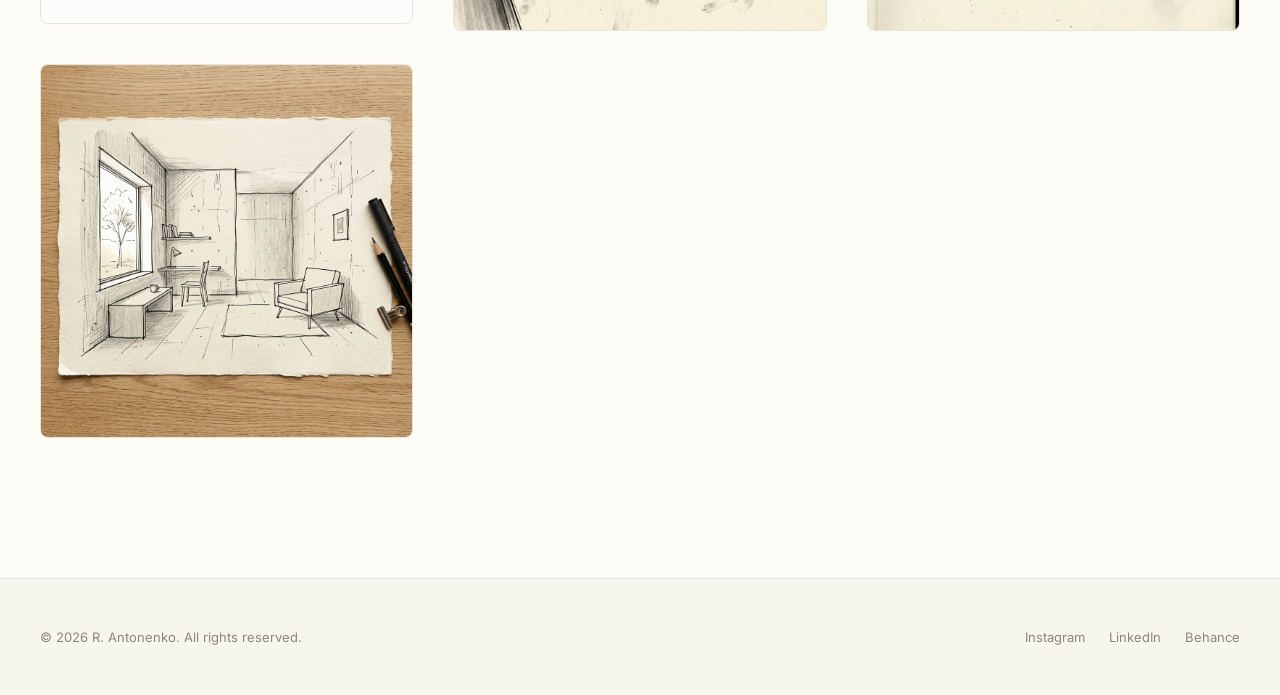
==== commit b4ffcdf0: "1" ====
--- a/sketches.html
+++ b/sketches.html
@@ -4,7 +4,7 @@
   <meta charset="UTF-8">
   <meta name="viewport" content="width=device-width, initial-scale=1.0">
   <title>R. Antonenko — Sketches &amp; Process</title>
-  <meta name="description" content="Sketches gallery of R. Antonenko. A collection of hand-drawn concepts, architectural studies, and object designs.">
+  <meta name="description" content="Sketches gallery of R. Antonenko. A collection of hand-drawn concepts, architectural and urban studies, and object designs.">
   <!-- Fonts -->
   <link rel="preconnect" href="https://fonts.googleapis.com">
   <link rel="preconnect" href="https://fonts.gstatic.com" crossorigin>
@@ -135,7 +135,7 @@
       <div class="footer-links">
         <a href="https://www.instagram.com/ruslan_antonenko_/" class="footer-link">Instagram</a>
         <a href="https://www.linkedin.com/in/ruslan-antonenko-59b7a9117/" class="footer-link">LinkedIn</a>
-        <a href="https://www.behance.net/rusarchite185d" class="footer-link" data-i18n="footer-journal">Behance</a>
+        <a href="https://www.behance.net/rusarchite185d" class="footer-link" data-i18n="footer-benance">Behance</a>
       </div>
     </div>
   </footer>
